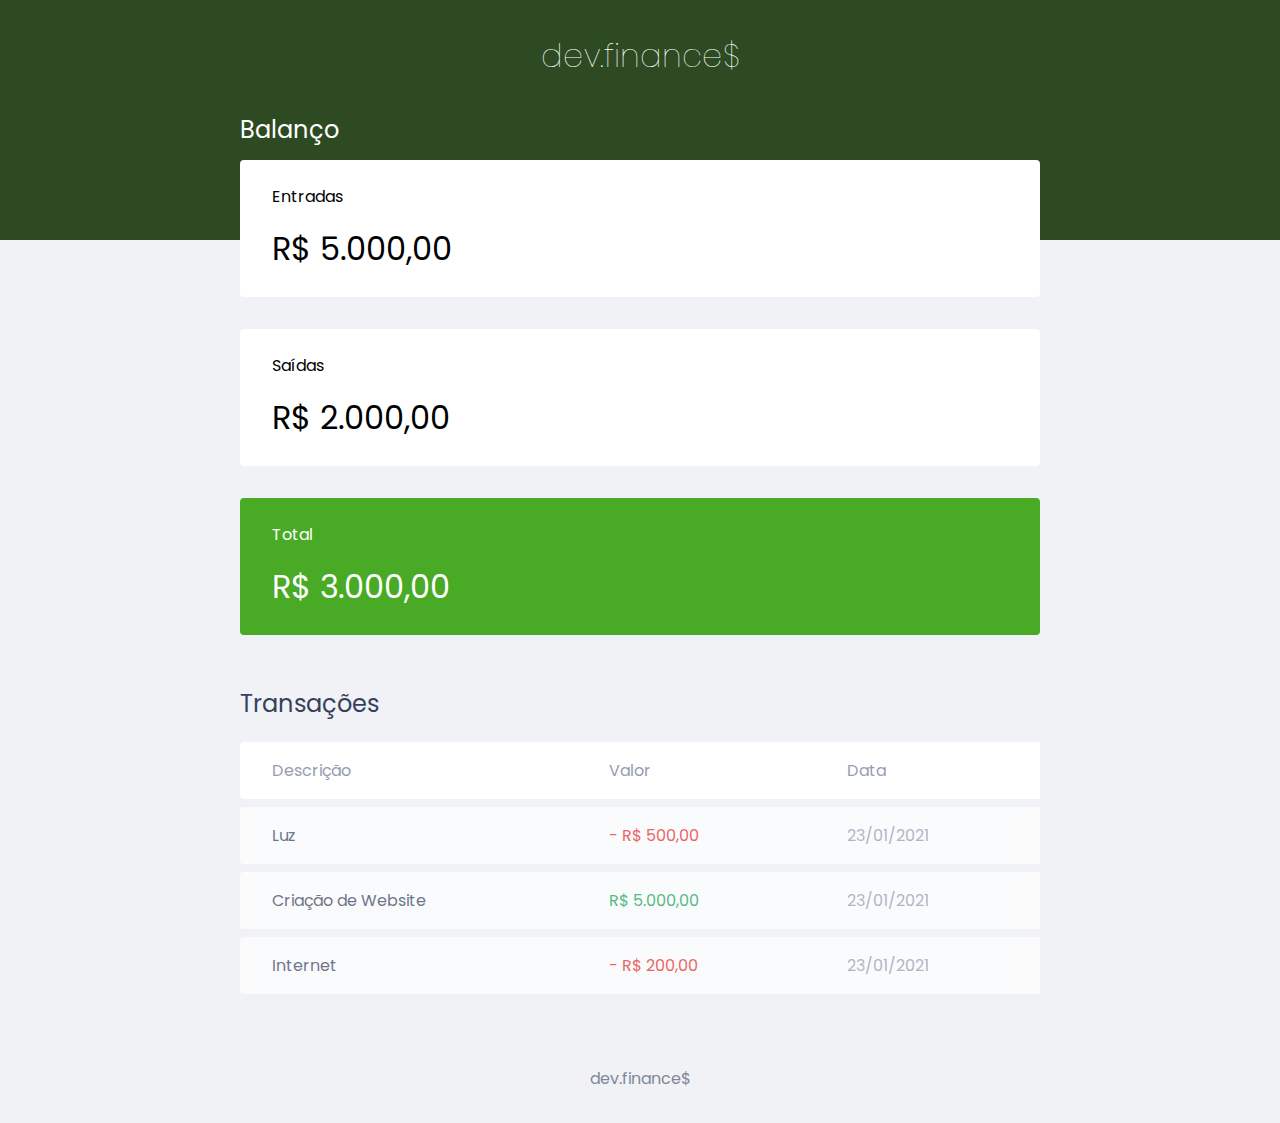
==== index.html @ 13cdd032 "Dev.finance$" ====
<!DOCTYPE html>
<html lang="PT-BR">
  <head>
    <meta charset="UTF-8" />
    <meta name="viewport" content="width=device-width, initial-scale=1.0" />
    <title>dev.finance$</title>
    <link rel="stylesheet" href="style.css">
    <link rel="preconnect" href="https://fonts.gstatic.com">
    <link href="https://fonts.googleapis.com/css2?family=Poppins:ital,wght@0,100;0,400;1,100;1,400;1,700&display=swap" rel="stylesheet">
  </head>
  <body>
    <header>
      <h1 id="logo">dev.finance$</h1>
    </header>

    <main class="container">
      <section id="balance">
        <h2>Balanço</h2>

        <div class="card">
          <h3>Entradas</h3>
          <p>R$ 5.000,00</p>
        </div>

        <div class="card">
          <h3>Saídas</h3>
          <p>R$ 2.000,00</p>
        </div>

        <div class="card total">
          <h3>Total</h3>
          <p>R$ 3.000,00</p>
        </div>
      </section>

      <section id="transaction">
        <h2>Transações</h2>
        <table id="data-table">
          <thead>
            <tr>
              <th >Descrição</th>
              <th >Valor</th>
              <th>Data</th>
            </tr>
          </thead>
          <tbody>
            <tr>
              <td class="description">Luz</td>
              <td class="expense">- R$ 500,00</td>
              <td class="date">23/01/2021</td>
            </tr>
            <tr>
              <td class="description">Criação de Website</td>
              <td class="income">R$ 5.000,00</td>
              <td class="date">23/01/2021</td>
            </tr>
            <tr>
              <td class="description">Internet</td>
              <td class="expense">- R$ 200,00</td>
              <td class="date">23/01/2021</td>
            </tr>
          </tbody>
        </table>
      </section>
    </main>

    <footer>
      <p>dev.finance$</p>
    </footer>
  </body>
</html>
---- style.css ----
:root{
    --dark-blue: #363f5f;
}

*{
    padding: 0;
    margin: 0;
    box-sizing: border-box;
}

body{
    background: #f0f2f5;
    font-family: 'Poppins', sans-serif;
}

.container{
    width: min(90vw, 800px);

    margin: auto;
}

/* TITLES ==========*/
h2 {
    margin-top: 3.2rem;
    margin-bottom: 0.8rem;
    color: var(--dark-blue);

    font-weight: normal;
}

/* HEADER ==========*/

header {
    background: #2d4a22;
    padding: 2rem 0 10rem;
    text-align: center;
}

#logo {
    color: #fff;
    font-weight: 100;
}

/* BALANCE ==========*/

#balance {
    margin-top: -8rem;
}

#balance h2 {
    color: #fff;
    margin-top: 0;
}

/* CARDS ==========*/

.card {
    background: #fff;
    padding: 1.5rem 2rem;
    border-radius: 0.25rem;

    margin-bottom: 2rem;
}

.card h3 {
    font-weight: normal;
    font-size: 1rem;
}

.card p {
    font-size: 2rem;
    line-height: 3rem;
    margin-top: 1rem;
}

.card.total{
    background: #49aa26;
    color: white;
}

/* TABLE ==========*/

#data-table {
    width: 100%;
    border-spacing: 0 0.5rem;
    color: #969cb3;
}

table thead tr th:first-child,
table tbody tr td:first-child{
    border-radius: 0.25rem 0 0 0.25rem;
}

table thead th {
    background: white;
    
    font-weight: normal;
    
    padding: 1rem 2rem;

    text-align: left;

}
table tbody tr{
    opacity: 0.7;
}

table tbody tr:hover{
    opacity: 1;
}

table tbody td {
    background: white;

    padding: 1rem 2rem;
    font-weight: normal;
}

td.description {
    color: var(--dark-blue);
}
td.income {
    color: #12a454;
}
td.expense {
    color: #e92929;
}

/* FOOTER ==========*/

footer {
    text-align: center;
    padding: 4rem 0 2rem;
    color: var(--dark-blue);

    opacity: 0.6;
}
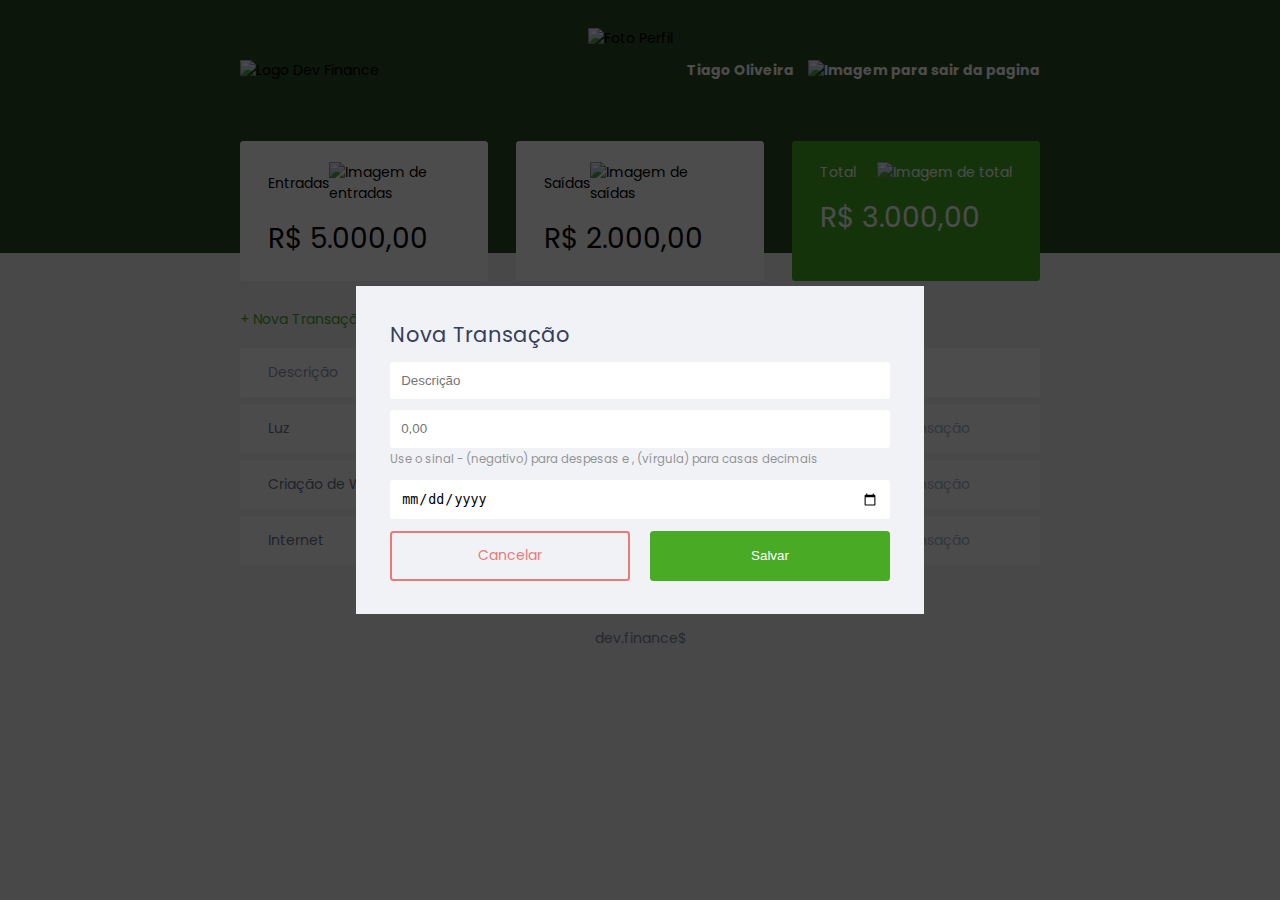
==== commit 9ac5271b: "Dev.finance$" ====
--- a/index.html
+++ b/index.html
@@ -4,43 +4,77 @@
     <meta charset="UTF-8" />
     <meta name="viewport" content="width=device-width, initial-scale=1.0" />
     <title>dev.finance$</title>
-    <link rel="stylesheet" href="style.css">
-    <link rel="preconnect" href="https://fonts.gstatic.com">
-    <link href="https://fonts.googleapis.com/css2?family=Poppins:ital,wght@0,100;0,400;1,100;1,400;1,700&display=swap" rel="stylesheet">
+    <link rel="stylesheet" href="style.css" />
+    <link rel="preconnect" href="https://fonts.gstatic.com" />
+    <link
+      href="https://fonts.googleapis.com/css2?family=Poppins:ital,wght@0,100;0,400;1,100;1,400;1,700&display=swap"
+      rel="stylesheet"
+    />
   </head>
   <body>
     <header>
-      <h1 id="logo">dev.finance$</h1>
+      <nav class="nav-bar">
+        <div class="logo">
+          <img src="svg/logo.svg" alt="Logo Dev Finance" />
+        </div>
+        <div class="perfil">
+          <div class="foto-perfil">
+            <img src="svg/perfil.svg" alt="Foto Perfil" />
+          </div>
+          <div class="name-icon">
+            <h1>
+              <span>Tiago Oliveira</span>
+              <img src="svg/icon_sair.svg" alt="Imagem para sair da pagina" />
+            </h1>
+          </div>
+        </div>
+      </nav>
     </header>
 
     <main class="container">
       <section id="balance">
-        <h2>Balanço</h2>
+        <h2 class="sr-only">Balanço</h2>
 
         <div class="card">
-          <h3>Entradas</h3>
+          <h3>
+            <span>Entradas</span>
+            <img src="svg/entradas.svg" alt="Imagem de entradas" />
+          </h3>
           <p>R$ 5.000,00</p>
         </div>
 
         <div class="card">
-          <h3>Saídas</h3>
+          <h3>
+            <span>Saídas</span>
+            <img src="svg/saidas.svg" alt="Imagem de saídas" />
+          </h3>
           <p>R$ 2.000,00</p>
         </div>
 
         <div class="card total">
-          <h3>Total</h3>
+          <h3>
+            <span>Total</span>
+            <img src="svg/total.svg" alt="Imagem de total" />
+          </h3>
           <p>R$ 3.000,00</p>
         </div>
       </section>
 
       <section id="transaction">
-        <h2>Transações</h2>
+        <h2 class="sr-only">Transações</h2>
+
+        <a 
+        href="#" 
+        onclick="Modal.open()"
+        class="button new">+ Nova Transação</a>
+
         <table id="data-table">
           <thead>
             <tr>
-              <th >Descrição</th>
-              <th >Valor</th>
+              <th>Descrição</th>
+              <th>Valor</th>
               <th>Data</th>
+              <th></th>
             </tr>
           </thead>
           <tbody>
@@ -48,24 +82,96 @@
               <td class="description">Luz</td>
               <td class="expense">- R$ 500,00</td>
               <td class="date">23/01/2021</td>
+              <td>
+                <img src="svg/minus.svg" alt="Remover transação" />
+              </td>
             </tr>
             <tr>
               <td class="description">Criação de Website</td>
               <td class="income">R$ 5.000,00</td>
               <td class="date">23/01/2021</td>
+              <td>
+                <img src="svg/minus.svg" alt="Remover transação" />
+              </td>
             </tr>
             <tr>
               <td class="description">Internet</td>
               <td class="expense">- R$ 200,00</td>
               <td class="date">23/01/2021</td>
+              <td>
+                <img src="svg/minus.svg" alt="Remover transação" />
+              </td>
             </tr>
           </tbody>
         </table>
       </section>
     </main>
-
+    <div class="modal-overlay active">
+      <div class="modal">
+        <div id="form">
+          <h2>Nova Transação</h2>
+          <form action="">
+            <div class="input-group">
+              <label class="sr-only" for="description">Descrição</label>
+              <input
+                type="text"
+                id="description"
+                name="description"
+                placeholder="Descrição"
+              />
+            </div>
+            <div class="input-group">
+              <label class="sr-only" for="amount">Valor</label>
+              <input
+                type="number"
+                step="0.01"
+                id="amount"
+                name="amount"
+                placeholder="0,00"
+              />
+              <small class="help"
+                >Use o sinal - (negativo) para despesas e , (vírgula) para casas
+                decimais</small
+              >
+            </div>
+            <div class="input-group">
+              <label class="sr-only" for="date">Data</label>
+              <input type="date" id="date" name="date" />
+            </div>
+            <div class="input-group actions">
+              <a 
+              onclick="Modal.close();"
+              href="#" 
+              class="button cancel">Cancelar</a>
+              <button class="salvar">Salvar</button>
+            </div>
+          </form>
+        </div>
+      </div>
+    </div>
     <footer>
       <p>dev.finance$</p>
     </footer>
+    <script>
+        const Modal = {
+          open(){
+              //Abrir modal
+              //Adicionar a class active ao modal
+              document
+                .querySelector('.modal-overlay')
+                .classList
+                .add('active');
+          },
+          close(){
+              //Fechar o modal 
+              // remover a class active do modal
+              document
+                .querySelector('.modal-overlay')
+                .classList
+                .remove('active');
+
+          }
+        }
+    </script>
   </body>
 </html>
--- a/style.css
+++ b/style.css
@@ -1,5 +1,8 @@
 :root{
     --dark-blue: #363f5f;
+    --green: #49aa26;
+    --light-green: #3dd705;
+    --red: #e92929;
 }
 
 *{
@@ -8,9 +11,25 @@
     box-sizing: border-box;
 }
 
+html {
+    font-size: 93.75%; /* 15px */
+}
+
 body{
     background: #f0f2f5;
     font-family: 'Poppins', sans-serif;
+}
+
+.sr-only {            /*Sumir com qualquer coisa dentro do browser*/
+    position: absolute;
+    width: 1px;
+    height: 1px;
+    padding: 0;
+    margin: -1px;
+    overflow: hidden;
+    clip: rect(0, 0, 0, 0);
+    white-space: nowrap;
+    border-width: 0;
 }
 
 .container{
@@ -28,17 +47,105 @@
     font-weight: normal;
 }
 
+/* LINKS & BUTTONS ==========*/
+a {
+    color: var(--green);
+    text-decoration: none;
+}
+a:hover{
+    color: var(--light-green);
+}
+
+.input-group .salvar {
+
+    width: 100%;
+    height: 50px;
+
+    border: none;
+
+    color: white;
+    background: var(--green);
+
+    padding: 0;
+
+    border-radius: .25rem;
+
+    cursor: pointer;
+}
+
+.input-group .salvar:hover{
+    background: var(--light-green);
+}
+
+.button.new{
+    display: inline-block;
+    margin-bottom: .8rem;
+}
+
+.button.cancel{
+    color: var(--red);
+    border: 2px var(--red) solid;
+    border-radius: .25rem;
+
+    height: 50px;
+
+    display: flex;
+    align-items: center;
+    justify-content: center;  
+    
+    opacity: 0.6;
+}
+
+.button.cancel:hover {
+    opacity: 1;
+}
+
+
 /* HEADER ==========*/
+
 
 header {
     background: #2d4a22;
     padding: 2rem 0 10rem;
-    text-align: center;
-}
-
-#logo {
-    color: #fff;
-    font-weight: 100;
+}
+
+/* NAV ==========*/
+
+.nav-bar {
+    width: min(90vw, 800px);
+    margin: auto;
+    display: flex;
+    flex-direction: row;  
+    justify-content: space-between; 
+    align-items: center; 
+}
+
+.perfil {
+    
+    display: flex;
+    flex-direction: row; 
+    align-items: center;
+    
+}
+.foto-perfil {
+    
+    margin-right: 1rem; 
+    width: 85px;
+    height: 85px;
+}
+
+.name-icon h1 {
+    font-size: 1rem;
+    
+    color: white;
+
+    display: flex;
+    align-items: center;
+    
+}
+
+.name-icon h1 img {
+    margin-left: 1rem;
 }
 
 /* BALANCE ==========*/
@@ -65,6 +172,10 @@
 .card h3 {
     font-weight: normal;
     font-size: 1rem;
+
+    display: flex;
+    align-items: center;
+    justify-content: space-between;
 }
 
 .card p {
@@ -79,6 +190,11 @@
 }
 
 /* TABLE ==========*/
+#transaction {
+    display: block;
+    width: 100%;
+    overflow-x: auto;
+}
 
 #data-table {
     width: 100%;
@@ -91,6 +207,12 @@
     border-radius: 0.25rem 0 0 0.25rem;
 }
 
+table thead tr th:last-child,
+table tbody tr td:last-child{
+    border-radius: 0 0.25rem 0.25rem 0;
+}
+
+
 table thead th {
     background: white;
     
@@ -125,6 +247,82 @@
 td.expense {
     color: #e92929;
 }
+
+/* MODAL ==========*/
+.modal-overlay {
+    width: 100%;
+    height: 100%;
+
+    background-color: rgba(0, 0, 0, 0.7);
+
+    position: fixed;
+    top: 0;
+
+    display: flex;
+    align-items: center;
+    justify-content: center;
+
+    opacity: 0;
+    visibility: hidden;
+
+    z-index: 999;
+}
+
+.modal-overlay.active {
+    opacity: 1;
+    visibility: visible;
+}
+
+.modal {
+    background: #f0f2f5;
+    padding: 2.4rem;
+
+    position: relative;
+
+    z-index: 1;
+}
+
+/* FORM ==========*/
+
+#form {
+    max-width: 500px;
+}
+
+#form h2 {
+    margin-top: 0;
+}
+
+input {
+    border: none;
+    border-radius: 0.2rem;
+
+    padding: .8rem;
+
+    width: 100%;
+}
+
+.input-group {
+    margin-top: 0.8rem;
+}
+
+.input-group .help {
+    opacity: 0.4;
+}
+
+.input-group.actions {
+    display: flex;
+    justify-content: space-between;
+    align-items: center;  
+}
+
+.input-group.actions a{
+    width: 48%;
+}
+.input-group.actions button {
+    width: 48%;
+}
+
+
 
 /* FOOTER ==========*/
 
@@ -137,3 +335,15 @@
 }
 
 
+/* RESPONSIVIDADE ==========*/
+
+@media (min-width: 800px) {
+    html {
+        font-size: 87.5%;
+    }
+    #balance {
+        display: grid;
+        grid-template-columns: 1fr 1fr 1fr;
+        gap: 2rem;
+    }
+}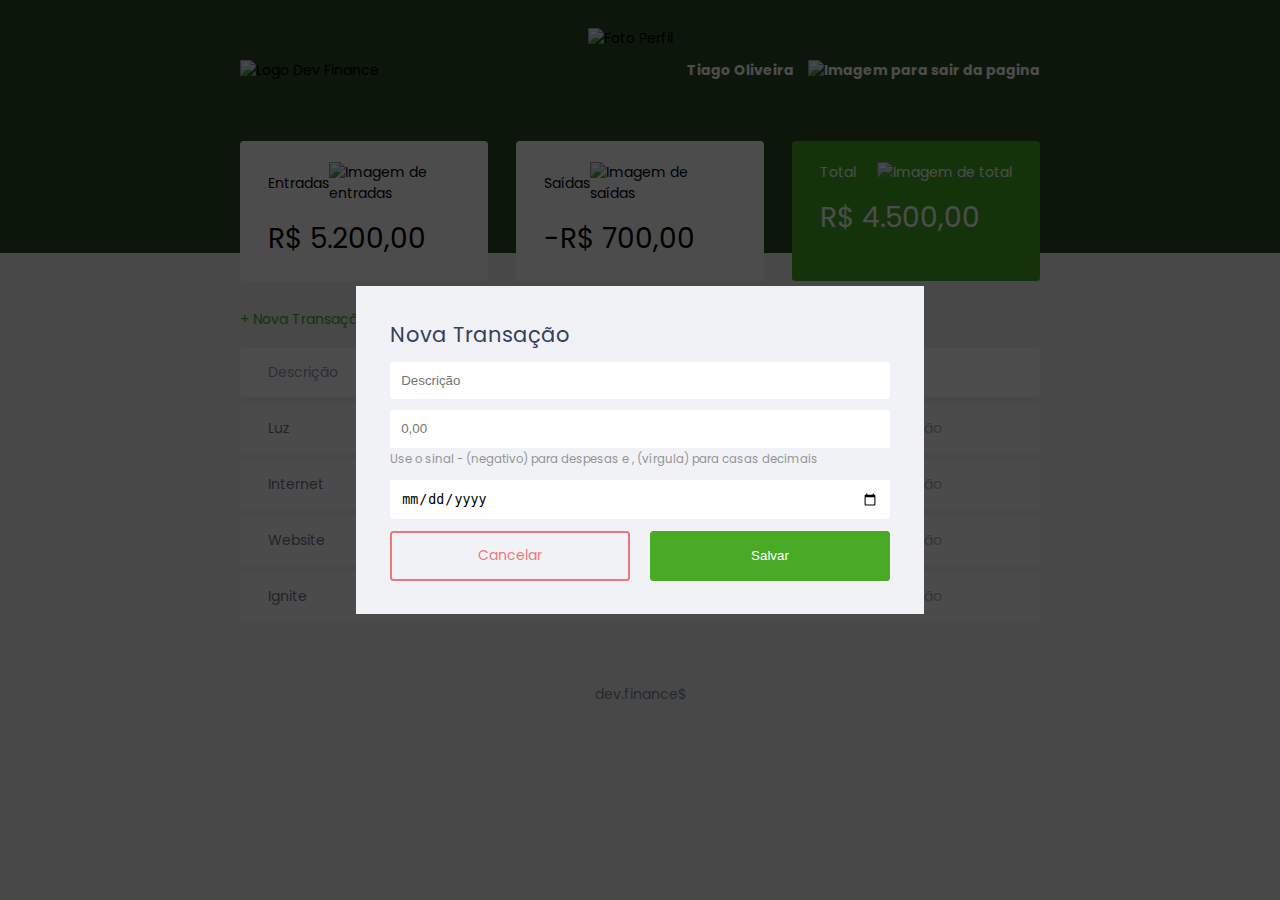
==== commit 08864946: "Dev.finance$" ====
--- a/index.html
+++ b/index.html
@@ -40,7 +40,7 @@
             <span>Entradas</span>
             <img src="svg/entradas.svg" alt="Imagem de entradas" />
           </h3>
-          <p>R$ 5.000,00</p>
+          <p id="incomeDisplay">R$ 5.000,00</p>
         </div>
 
         <div class="card">
@@ -48,7 +48,7 @@
             <span>Saídas</span>
             <img src="svg/saidas.svg" alt="Imagem de saídas" />
           </h3>
-          <p>R$ 2.000,00</p>
+          <p id="expenseDisplay">R$ 2.000,00</p>
         </div>
 
         <div class="card total">
@@ -56,7 +56,7 @@
             <span>Total</span>
             <img src="svg/total.svg" alt="Imagem de total" />
           </h3>
-          <p>R$ 3.000,00</p>
+          <p id="totalDisplay">R$ 3.000,00</p>
         </div>
       </section>
 
@@ -78,30 +78,7 @@
             </tr>
           </thead>
           <tbody>
-            <tr>
-              <td class="description">Luz</td>
-              <td class="expense">- R$ 500,00</td>
-              <td class="date">23/01/2021</td>
-              <td>
-                <img src="svg/minus.svg" alt="Remover transação" />
-              </td>
-            </tr>
-            <tr>
-              <td class="description">Criação de Website</td>
-              <td class="income">R$ 5.000,00</td>
-              <td class="date">23/01/2021</td>
-              <td>
-                <img src="svg/minus.svg" alt="Remover transação" />
-              </td>
-            </tr>
-            <tr>
-              <td class="description">Internet</td>
-              <td class="expense">- R$ 200,00</td>
-              <td class="date">23/01/2021</td>
-              <td>
-                <img src="svg/minus.svg" alt="Remover transação" />
-              </td>
-            </tr>
+            
           </tbody>
         </table>
       </section>
@@ -152,26 +129,6 @@
     <footer>
       <p>dev.finance$</p>
     </footer>
-    <script>
-        const Modal = {
-          open(){
-              //Abrir modal
-              //Adicionar a class active ao modal
-              document
-                .querySelector('.modal-overlay')
-                .classList
-                .add('active');
-          },
-          close(){
-              //Fechar o modal 
-              // remover a class active do modal
-              document
-                .querySelector('.modal-overlay')
-                .classList
-                .remove('active');
-
-          }
-        }
-    </script>
+    <script src="./scripts.js"></script>
   </body>
 </html>
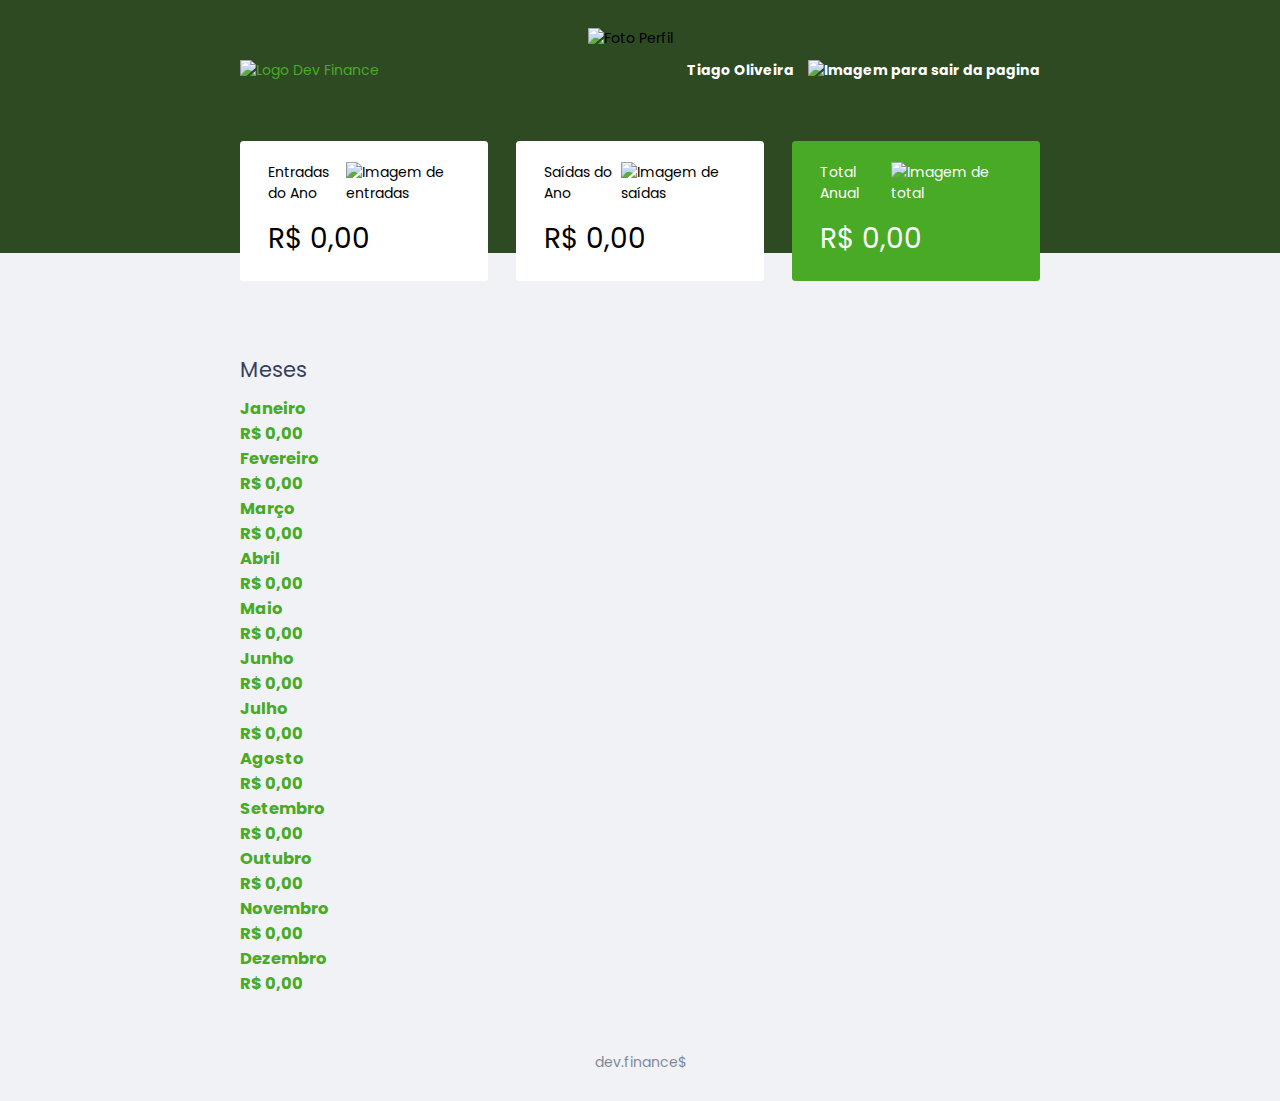
==== commit 5bee4bf2: "✨ Dev.finance$" ====
--- a/index.html
+++ b/index.html
@@ -15,7 +15,7 @@
     <header>
       <nav class="nav-bar">
         <div class="logo">
-          <img src="svg/logo.svg" alt="Logo Dev Finance" />
+          <a href="index.html"><img src="svg/logo.svg" alt="Logo Dev Finance" /></a>
         </div>
         <div class="perfil">
           <div class="foto-perfil">
@@ -37,29 +37,137 @@
 
         <div class="card">
           <h3>
-            <span>Entradas</span>
+            <span>Entradas do Ano</span>
             <img src="svg/entradas.svg" alt="Imagem de entradas" />
           </h3>
-          <p id="incomeDisplay">R$ 5.000,00</p>
+          <p id="incomeDisplay">R$ 0,00</p>
         </div>
 
         <div class="card">
           <h3>
-            <span>Saídas</span>
+            <span>Saídas do Ano</span>
             <img src="svg/saidas.svg" alt="Imagem de saídas" />
           </h3>
-          <p id="expenseDisplay">R$ 2.000,00</p>
+          <p id="expenseDisplay">R$ 0,00</p>
         </div>
 
         <div class="card total">
           <h3>
-            <span>Total</span>
+            <span>Total Anual</span>
             <img src="svg/total.svg" alt="Imagem de total" />
           </h3>
-          <p id="totalDisplay">R$ 3.000,00</p>
+          <p id="totalDisplay">R$ 0,00</p>
         </div>
       </section>
 
+      <section id="month">
+        <h2 class="sr-month">Meses</h2>
+        <div class="months">
+          <div class="months-j-a">
+            <div class="card-month">
+              <a href="january.html">
+                <h3>
+                <span>Janeiro</span>
+                
+                <p id="totalDisplay">R$ 0,00</p>
+              </a>
+            </div>
+            <div class="card-month">
+              <a href="february.html">
+                <h3>
+                <span>Fevereiro</span>
+                
+                <p id="totalDisplay">R$ 0,00</p>
+              </a>
+            </div>
+            <div class="card-month">
+              <a href="#">
+                <h3>
+                <span>Março</span>
+                
+                <p id="totalDisplay">R$ 0,00</p>
+              </a>
+            </div>
+            <div class="card-month">
+              <a href="#">
+                <h3>
+                <span>Abril</span>
+                
+                <p id="totalDisplay">R$ 0,00</p>
+              </a>
+            </div>
+          </div>
+          <div class="months-m-a">
+            <div class="card-month">
+              <a href="#">
+                <h3>
+                <span>Maio</span>
+                
+                <p id="totalDisplay">R$ 0,00</p>
+              </a>
+            </div>
+            <div class="card-month">
+              <a href="#">
+                <h3>
+                <span>Junho</span>
+                
+                <p id="totalDisplay">R$ 0,00</p>
+              </a>
+            </div>
+            <div class="card-month">
+              <a href="#">
+                <h3>
+                <span>Julho</span>
+                
+                <p id="totalDisplay">R$ 0,00</p>
+              </a>
+            </div>
+            <div class="card-month">
+              <a href="#">
+                <h3>
+                <span>Agosto</span>
+                
+                <p id="totalDisplay">R$ 0,00</p>
+              </a>
+            </div>
+          </div>
+          <div class="months-s-d">
+            <div class="card-month">
+              <a href="#">
+                <h3>
+                <span>Setembro</span>
+                
+                <p id="totalDisplay">R$ 0,00</p>
+              </a>
+            </div>
+            <div class="card-month">
+              <a href="#">
+                <h3>
+                <span>Outubro</span>
+                
+                <p id="totalDisplay">R$ 0,00</p>
+              </a>
+            </div>
+            <div class="card-month">
+              <a href="#">
+                <h3>
+                <span>Novembro</span>
+                
+                <p id="totalDisplay">R$ 0,00</p>
+              </a>
+            </div>
+            <div class="card-month">
+              <a href="#">
+                <h3>
+                <span>Dezembro</span>
+                
+                <p id="totalDisplay">R$ 0,00</p>
+              </a>
+            </div>
+          </div>   
+        </div>
+      </section>
+      <!-- 
       <section id="transaction">
         <h2 class="sr-only">Transações</h2>
 
@@ -87,7 +195,7 @@
       <div class="modal">
         <div id="form">
           <h2>Nova Transação</h2>
-          <form action="">
+          <form action="" onsubmit="Form.submit(event)">
             <div class="input-group">
               <label class="sr-only" for="description">Descrição</label>
               <input
@@ -126,8 +234,9 @@
         </div>
       </div>
     </div>
+-->
     <footer>
-      <p>dev.finance$</p>
+      <p>dev.finance$</p> 
     </footer>
     <script src="./scripts.js"></script>
   </body>
